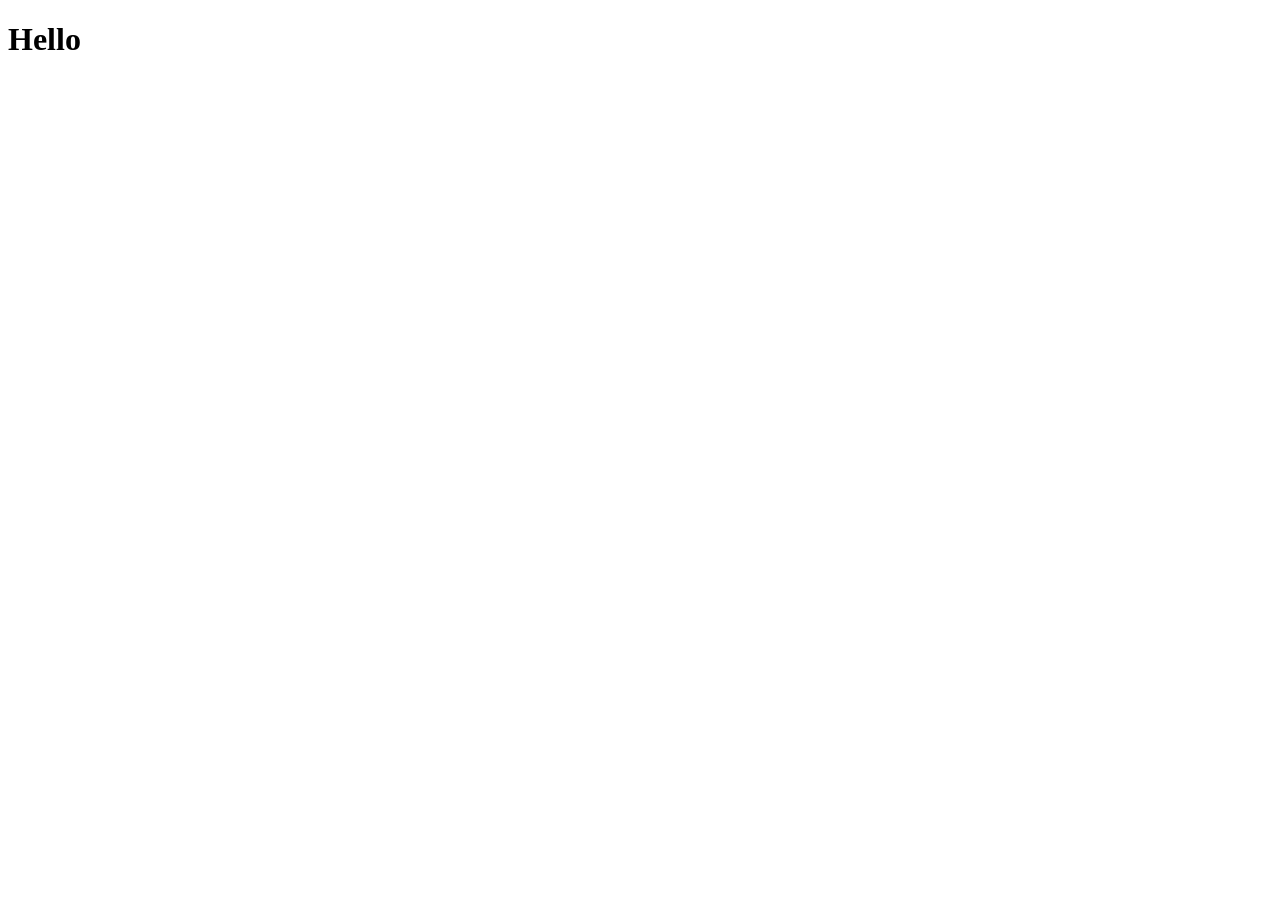
==== index.html @ 8cb9d3eb "Initial commit" ====
<!DOCTYPE html>
<html lang="en">
<head>
    <meta charset="UTF-8">
    <meta name="viewport" content="width=device-width, initial-scale=1.0">
    <title>Portfolio Main Page</title>
</head>
<body>
    <h1>Hello</h1>
</body>
</html>
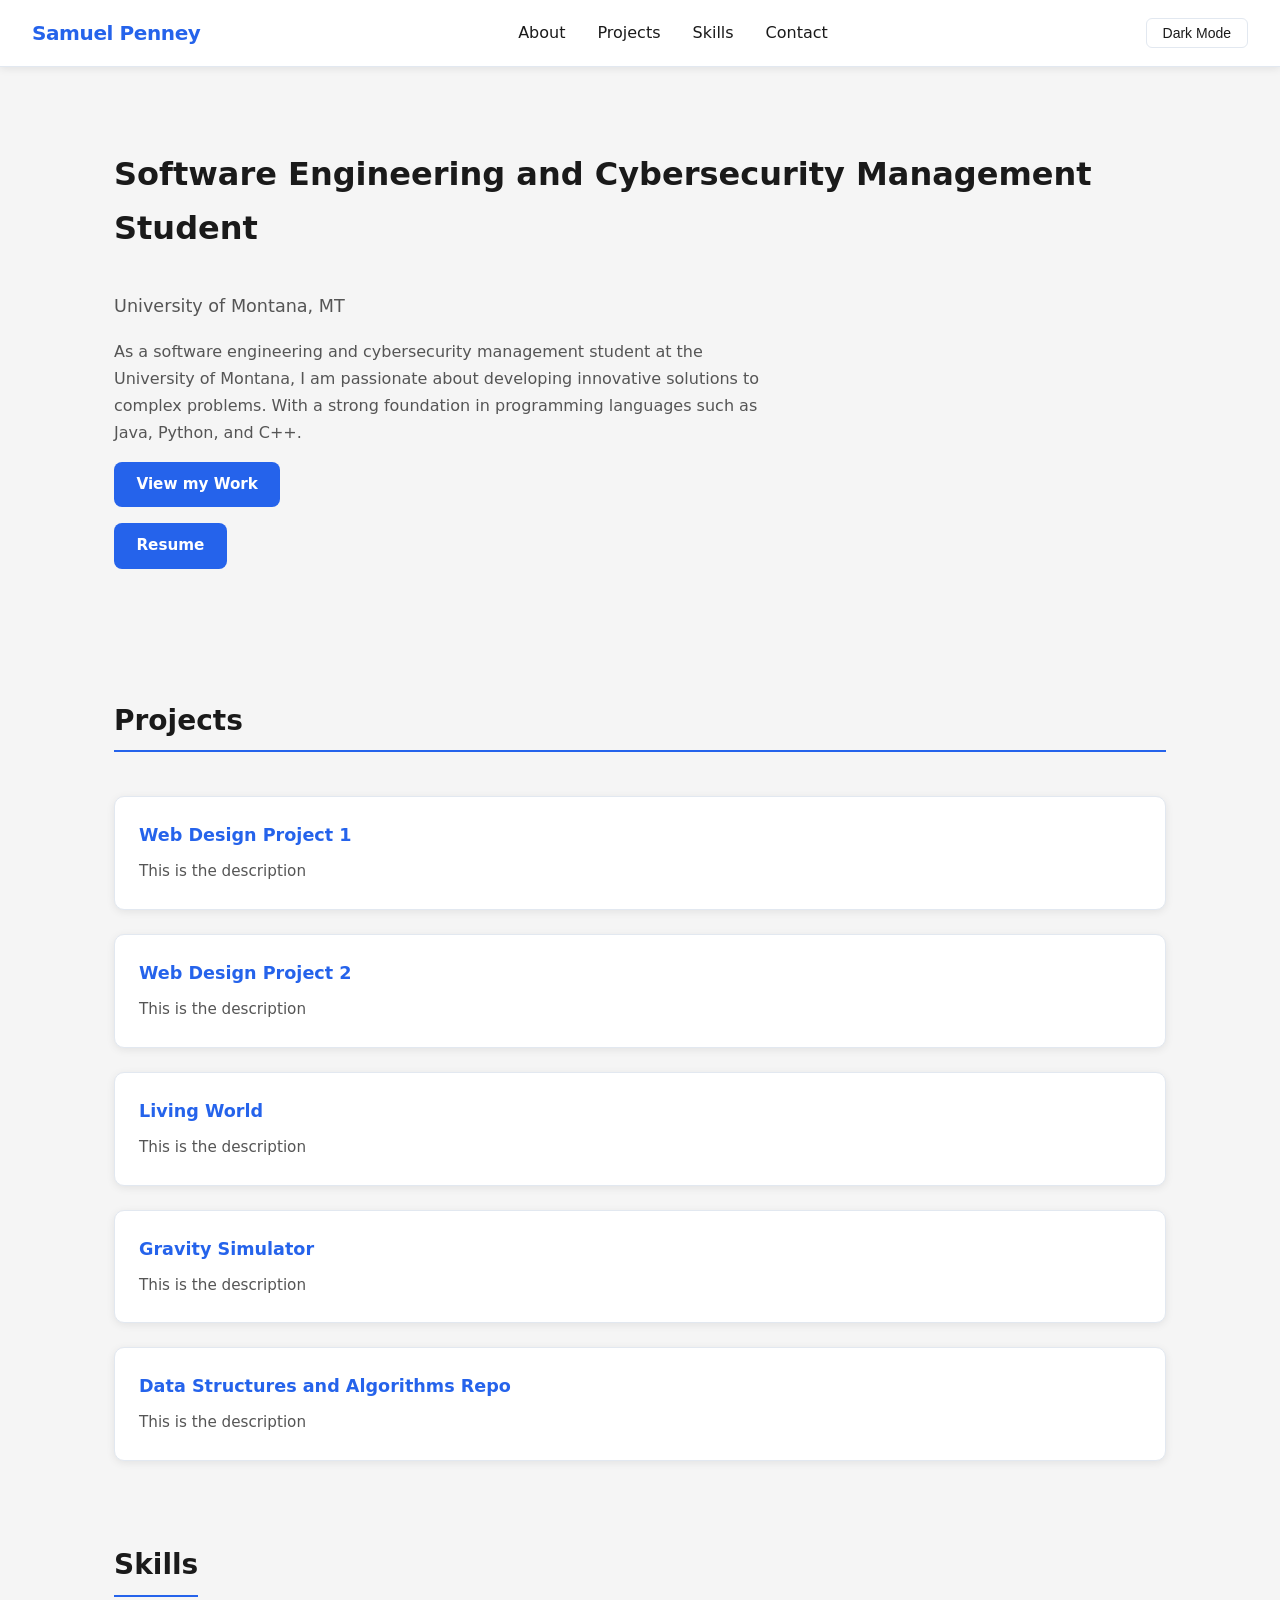
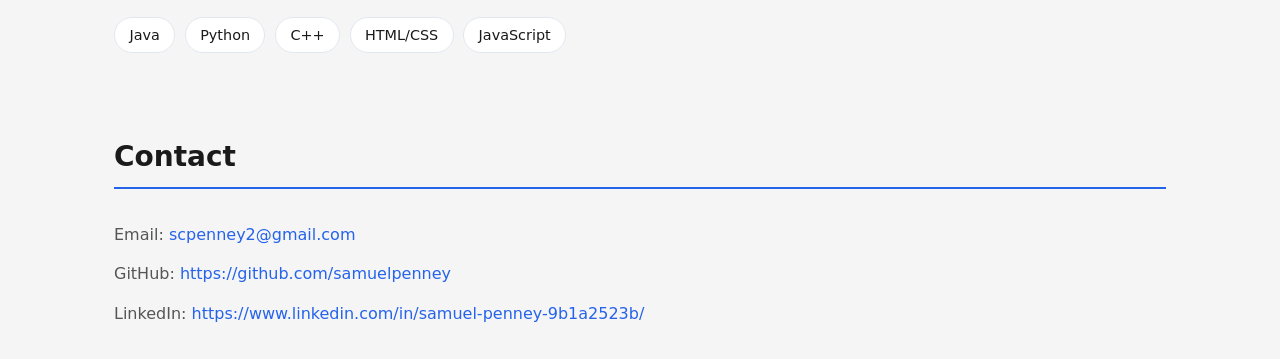
==== commit e7ca185e: "Added everything" ====
--- a/index.html
+++ b/index.html
@@ -1,11 +1,115 @@
-<!DOCTYPE html>
+<!doctype html>
 <html lang="en">
-<head>
-    <meta charset="UTF-8">
-    <meta name="viewport" content="width=device-width, initial-scale=1.0">
+  <head>
+    <meta charset="UTF-8" />
+    <meta name="viewport" content="width=device-width, initial-scale=1.0" />
     <title>Portfolio Main Page</title>
-</head>
-<body>
-    <h1>Hello</h1>
-</body>
-</html>+    <link rel="stylesheet" href="./styles/styles.css" />
+  </head>
+  <body>
+    <header id="page-header" class="page-header">
+      <a href="index.html" class="logo">
+        <span>Samuel Penney</span>
+      </a>
+      <nav class="prim-nav">
+        <ul class="prim-link-list">
+          <li><a href="#about" class="prim-link">About</a></li>
+          <li><a href="#projects" class="prim-link">Projects</a></li>
+          <li><a href="#skills" class="prim-link">Skills</a></li>
+          <li><a href="#contact" class="prim-link">Contact</a></li>
+        </ul>
+      </nav>
+      <button id="theme-toggle" type="button">Dark Mode</button>
+    </header>
+    <main id="main-content">
+      <section id="about">
+        <h2>Software Engineering and Cybersecurity Management Student</h2>
+        <h3>University of Montana, MT</h3>
+        <p>
+          As a software engineering and cybersecurity management student at the
+          University of Montana, I am passionate about developing innovative
+          solutions to complex problems. With a strong foundation in programming
+          languages such as Java, Python, and C++.
+        </p>
+        <a href="#projects" class="button">View my Work</a>
+        <a href="resume.html" class="button">Resume</a>
+      </section>
+      <section id="projects">
+        <h2>Projects</h2>
+        <section id="project-card">
+          <a href="https://github.com/samuelpenney" class="project-title">
+            <h3>Web Design Project 1</h3>
+          </a>
+          <section class="project-desc">
+            <p>This is the description</p>
+          </section>
+        </section>
+        <section id="project-card">
+          <a href="https://github.com/samuelpenney" class="project-title">
+            <h3>Web Design Project 2</h3>
+          </a>
+          <section class="project-desc">
+            <p>This is the description</p>
+          </section>
+        </section>
+        <section id="project-card">
+          <a href="https://github.com/samuelpenney" class="project-title">
+            <h3>Living World</h3>
+          </a>
+          <section class="project-desc">
+            <p>This is the description</p>
+          </section>
+        </section>
+        <section id="project-card">
+          <a href="https://github.com/samuelpenney" class="project-title">
+            <h3>Gravity Simulator</h3>
+          </a>
+          <section class="project-desc">
+            <p>This is the description</p>
+          </section>
+        </section>
+        <section id="project-card">
+          <a href="https://github.com/samuelpenney" class="project-title">
+            <h3>Data Structures and Algorithms Repo</h3>
+          </a>
+          <section class="project-desc">
+            <p>This is the description</p>
+          </section>
+        </section>
+      </section>
+      <section id="skills">
+        <h2>Skills</h2>
+        <section id="skills-list">
+          <ul>
+            <li>Java</li>
+            <li>Python</li>
+            <li>C++</li>
+            <li>HTML/CSS</li>
+            <li>JavaScript</li>
+          </ul>
+        </section>
+      </section>
+      <section id="contact">
+        <h2>Contact</h2>
+        <p>
+          Email: <a href="mailto:scpenney2@gmail.com">scpenney2@gmail.com</a>
+        </p>
+        <p>
+          GitHub:
+          <a href="https://github.com/samuelpenney" target="_blank"
+            >https://github.com/samuelpenney</a
+          >
+        </p>
+        <p>
+          LinkedIn:
+          <a
+            href="https://www.linkedin.com/in/samuel-penney-9b1a2523b/"
+            target="_blank"
+            >https://www.linkedin.com/in/samuel-penney-9b1a2523b/</a
+          >
+        </p>
+      </section>
+    </main>
+    <script src="./scripts/theme.js"></script>
+  </body>
+</html>
--- a/styles/styles.css
+++ b/styles/styles.css
@@ -0,0 +1,283 @@
+/* ── Reset & Base ────────────────────────────────────────────── */
+*,
+*::before,
+*::after {
+  box-sizing: border-box;
+  margin: 0;
+  padding: 0;
+}
+
+:root {
+  --bg: #f5f5f5;
+  --surface: #ffffff;
+  --text: #1a1a1a;
+  --text-muted: #555555;
+  --accent: #2563eb;
+  --accent-hover: #1d4ed8;
+  --border: #e2e8f0;
+  --header-bg: #ffffff;
+  --card-bg: #ffffff;
+  --shadow: 0 2px 8px rgba(0, 0, 0, 0.08);
+}
+
+body {
+  font-family: "Segoe UI", system-ui, sans-serif;
+  background-color: var(--bg);
+  color: var(--text);
+  line-height: 1.7;
+}
+
+/* ── Dark Mode ───────────────────────────────────────────────── */
+body.dark {
+  --bg: #0f172a;
+  --surface: #1e293b;
+  --text: #e2e8f0;
+  --text-muted: #94a3b8;
+  --accent: #60a5fa;
+  --accent-hover: #93c5fd;
+  --border: #334155;
+  --header-bg: #1e293b;
+  --card-bg: #1e293b;
+  --shadow: 0 2px 8px rgba(0, 0, 0, 0.4);
+}
+
+/* ── Header ──────────────────────────────────────────────────── */
+.page-header {
+  position: sticky;
+  top: 0;
+  z-index: 100;
+  display: flex;
+  align-items: center;
+  justify-content: space-between;
+  flex-wrap: wrap;
+  gap: 0.75rem;
+  padding: 1rem 2rem;
+  background-color: var(--header-bg);
+  border-bottom: 1px solid var(--border);
+  box-shadow: var(--shadow);
+}
+
+.logo {
+  text-decoration: none;
+  font-size: 1.25rem;
+  font-weight: 700;
+  color: var(--accent);
+  letter-spacing: -0.02em;
+}
+
+/* ── Primary Nav ─────────────────────────────────────────────── */
+.prim-nav {
+  flex: 1;
+  display: flex;
+  justify-content: center;
+}
+
+.prim-link-list {
+  display: flex;
+  gap: 2rem;
+  list-style: none;
+}
+
+.prim-link {
+  text-decoration: none;
+  color: var(--text);
+  font-weight: 500;
+  transition: color 0.2s;
+}
+
+.prim-link:hover {
+  color: var(--accent);
+}
+
+/* ── Theme Toggle Button ─────────────────────────────────────── */
+#theme-toggle {
+  padding: 0.4rem 1rem;
+  border: 1px solid var(--border);
+  border-radius: 6px;
+  background-color: transparent;
+  color: var(--text);
+  cursor: pointer;
+  font-size: 0.875rem;
+  font-weight: 500;
+  transition:
+    background-color 0.2s,
+    color 0.2s;
+}
+
+#theme-toggle:hover {
+  background-color: var(--accent);
+  color: #fff;
+  border-color: var(--accent);
+}
+
+/* ── Main Content ────────────────────────────────────────────── */
+#main-content {
+  max-width: 1100px;
+  margin: 0 auto;
+  padding: 2rem 1.5rem;
+  display: flex;
+  flex-direction: column;
+  gap: 5rem;
+}
+
+/* ── Section Headings ────────────────────────────────────────── */
+section > h2 {
+  font-size: 1.75rem;
+  font-weight: 700;
+  margin-bottom: 1.25rem;
+  color: var(--text);
+  border-bottom: 2px solid var(--accent);
+  padding-bottom: 0.4rem;
+  display: inline-block;
+}
+
+/* ── About / Hero Section ────────────────────────────────────── */
+#about {
+  display: flex;
+  flex-direction: column;
+  gap: 1rem;
+  padding: 3rem 0;
+}
+
+#about h2 {
+  font-size: 2rem;
+  border: none;
+  padding: 0;
+}
+
+#about h3 {
+  color: var(--text-muted);
+  font-size: 1.1rem;
+  font-weight: 400;
+}
+
+#about p {
+  max-width: 65ch;
+  color: var(--text-muted);
+}
+
+#about .button {
+  align-self: flex-start;
+}
+
+/* ── Buttons ─────────────────────────────────────────────────── */
+.button {
+  display: inline-block;
+  padding: 0.6rem 1.4rem;
+  border-radius: 8px;
+  background-color: var(--accent);
+  color: #fff;
+  text-decoration: none;
+  font-weight: 600;
+  font-size: 0.95rem;
+  transition:
+    background-color 0.2s,
+    transform 0.1s;
+  margin-right: 0.75rem;
+}
+
+.button:hover {
+  background-color: var(--accent-hover);
+  transform: translateY(-1px);
+}
+
+/* ── Projects Grid ───────────────────────────────────────────── */
+#projects {
+  display: flex;
+  flex-direction: column;
+  gap: 1.5rem;
+}
+
+#project-card {
+  background-color: var(--card-bg);
+  border: 1px solid var(--border);
+  border-radius: 10px;
+  padding: 1.5rem;
+  box-shadow: var(--shadow);
+  transition:
+    transform 0.2s,
+    box-shadow 0.2s;
+  display: grid;
+  grid-template-columns: 1fr;
+  gap: 0.5rem;
+}
+
+#project-card:hover {
+  transform: translateY(-3px);
+  box-shadow: 0 6px 20px rgba(0, 0, 0, 0.12);
+}
+
+.project-title {
+  text-decoration: none;
+  color: var(--accent);
+  font-weight: 600;
+}
+
+.project-title h3 {
+  font-size: 1.1rem;
+}
+
+.project-title:hover h3 {
+  text-decoration: underline;
+}
+
+.project-desc p {
+  color: var(--text-muted);
+  font-size: 0.95rem;
+}
+
+/* ── Skills ──────────────────────────────────────────────────── */
+#skills-list ul {
+  display: flex;
+  flex-wrap: wrap;
+  gap: 0.6rem;
+  list-style: none;
+}
+
+#skills-list li {
+  background-color: var(--surface);
+  border: 1px solid var(--border);
+  border-radius: 20px;
+  padding: 0.3rem 0.9rem;
+  font-size: 0.9rem;
+  font-weight: 500;
+  color: var(--text);
+}
+
+/* ── Contact ─────────────────────────────────────────────────── */
+#contact {
+  display: flex;
+  flex-direction: column;
+  gap: 0.75rem;
+}
+
+#contact p {
+  color: var(--text-muted);
+}
+
+#contact a {
+  color: var(--accent);
+  text-decoration: none;
+}
+
+#contact a:hover {
+  text-decoration: underline;
+}
+
+/* ── Responsive ──────────────────────────────────────────────── */
+@media (max-width: 640px) {
+  .page-header {
+    flex-direction: column;
+    align-items: flex-start;
+    padding: 1rem;
+  }
+
+  .prim-link-list {
+    gap: 1rem;
+    flex-wrap: wrap;
+  }
+
+  #about h2 {
+    font-size: 1.5rem;
+  }
+}
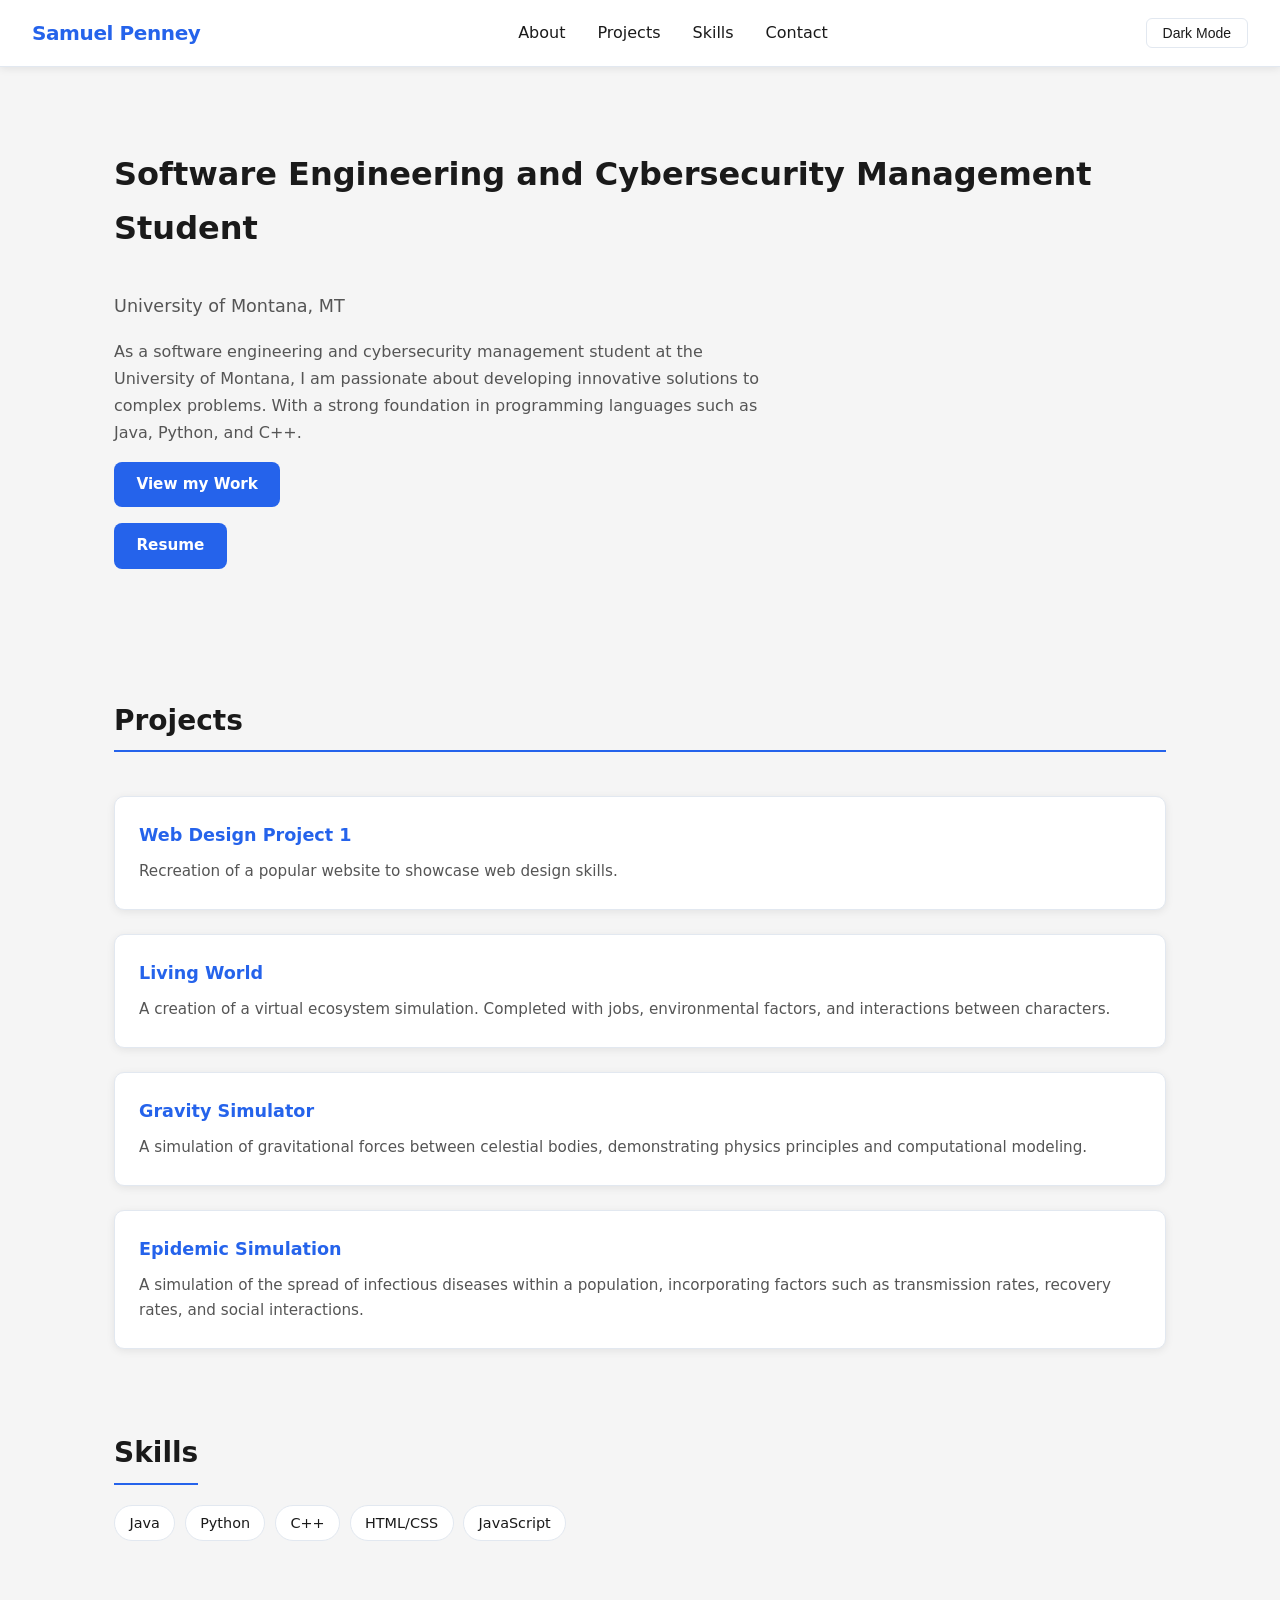
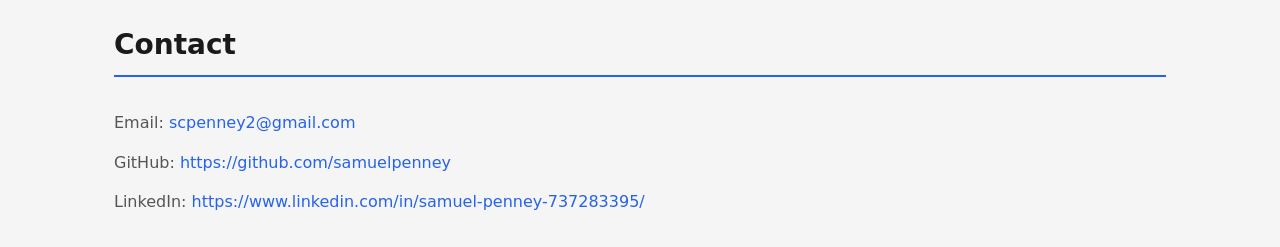
==== commit 667ce3e1: "Made some changes" ====
--- a/index.html
+++ b/index.html
@@ -37,43 +37,35 @@
       <section id="projects">
         <h2>Projects</h2>
         <section id="project-card">
-          <a href="https://github.com/samuelpenney" class="project-title">
+          <a href="https://github.com/samuelpenney/penney-csci181-p1" class="project-title">
             <h3>Web Design Project 1</h3>
           </a>
           <section class="project-desc">
-            <p>This is the description</p>
+            <p>Recreation of a popular website to showcase web design skills.</p>
           </section>
         </section>
         <section id="project-card">
-          <a href="https://github.com/samuelpenney" class="project-title">
-            <h3>Web Design Project 2</h3>
+          <a href="https://github.com/samuelpenney/LivingWorld" class="project-title">
+            <h3>Living World</h3>
           </a>
           <section class="project-desc">
-            <p>This is the description</p>
+            <p>A creation of a virtual ecosystem simulation. Completed with jobs, environmental factors, and interactions between characters.</p>
           </section>
         </section>
         <section id="project-card">
-          <a href="https://github.com/samuelpenney" class="project-title">
-            <h3>Living World</h3>
+          <a href="https://github.com/samuelpenney/GravitySim" class="project-title">
+            <h3>Gravity Simulator</h3>
           </a>
           <section class="project-desc">
-            <p>This is the description</p>
+            <p>A simulation of gravitational forces between celestial bodies, demonstrating physics principles and computational modeling.</p>
           </section>
         </section>
         <section id="project-card">
-          <a href="https://github.com/samuelpenney" class="project-title">
-            <h3>Gravity Simulator</h3>
+          <a href="https://github.com/samuelpenney/PandemicSim" class="project-title">
+            <h3>Epidemic Simulation</h3>
           </a>
           <section class="project-desc">
-            <p>This is the description</p>
-          </section>
-        </section>
-        <section id="project-card">
-          <a href="https://github.com/samuelpenney" class="project-title">
-            <h3>Data Structures and Algorithms Repo</h3>
-          </a>
-          <section class="project-desc">
-            <p>This is the description</p>
+            <p>A simulation of the spread of infectious diseases within a population, incorporating factors such as transmission rates, recovery rates, and social interactions.</p>
           </section>
         </section>
       </section>
@@ -92,21 +84,16 @@
       <section id="contact">
         <h2>Contact</h2>
         <p>
-          Email: <a href="mailto:scpenney2@gmail.com">scpenney2@gmail.com</a>
+          Email: 
+          <a href="mailto:scpenney2@gmail.com">scpenney2@gmail.com</a>
         </p>
         <p>
           GitHub:
-          <a href="https://github.com/samuelpenney" target="_blank"
-            >https://github.com/samuelpenney</a
-          >
+          <a href="https://github.com/samuelpenney" target="_blank">https://github.com/samuelpenney</a>
         </p>
         <p>
           LinkedIn:
-          <a
-            href="https://www.linkedin.com/in/samuel-penney-9b1a2523b/"
-            target="_blank"
-            >https://www.linkedin.com/in/samuel-penney-9b1a2523b/</a
-          >
+          <a href="https://www.linkedin.com/in/samuel-penney-737283395/" target="_blank">https://www.linkedin.com/in/samuel-penney-737283395/</a>
         </p>
       </section>
     </main>
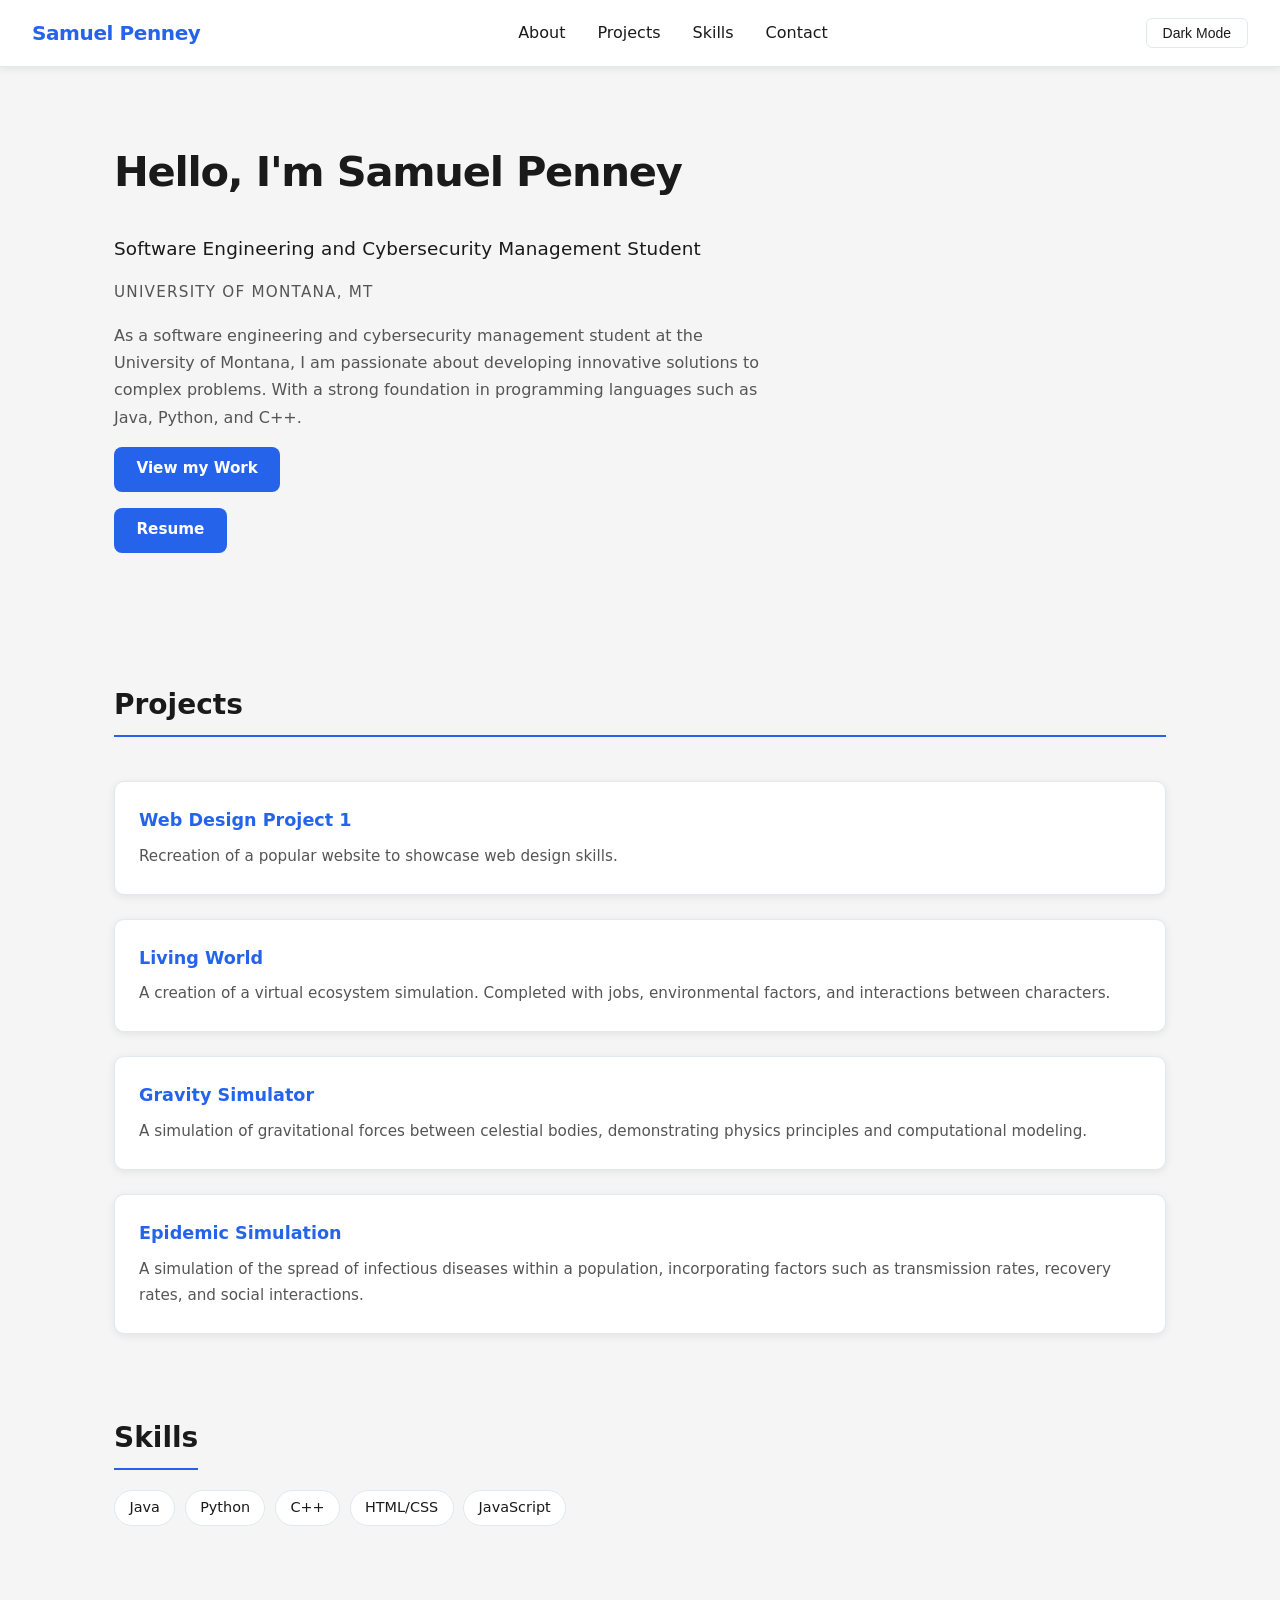
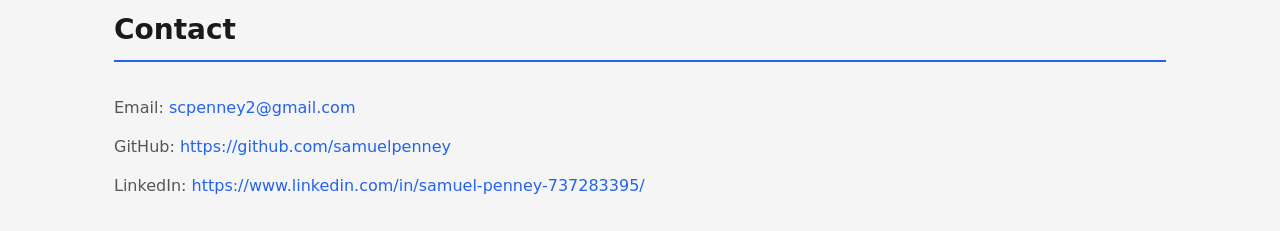
==== commit 7d8ad816: "Made some more adjustments" ====
--- a/index.html
+++ b/index.html
@@ -23,8 +23,9 @@
     </header>
     <main id="main-content">
       <section id="about">
-        <h2>Software Engineering and Cybersecurity Management Student</h2>
-        <h3>University of Montana, MT</h3>
+        <h2>Hello, I'm Samuel Penney</h2>
+        <h3>Software Engineering and Cybersecurity Management Student</h3>
+        <h4>University of Montana, MT</h4>
         <p>
           As a software engineering and cybersecurity management student at the
           University of Montana, I am passionate about developing innovative
--- a/styles/styles.css
+++ b/styles/styles.css
@@ -1,4 +1,5 @@
-/* ── Reset & Base ────────────────────────────────────────────── */
+@import url("https://fonts.googleapis.com/css2?family=JetBrains+Mono:ital,wght@0,100..800;1,100..800&display=swap");
+
 *,
 *::before,
 *::after {
@@ -27,7 +28,6 @@
   line-height: 1.7;
 }
 
-/* ── Dark Mode ───────────────────────────────────────────────── */
 body.dark {
   --bg: #0f172a;
   --surface: #1e293b;
@@ -41,7 +41,6 @@
   --shadow: 0 2px 8px rgba(0, 0, 0, 0.4);
 }
 
-/* ── Header ──────────────────────────────────────────────────── */
 .page-header {
   position: sticky;
   top: 0;
@@ -65,7 +64,6 @@
   letter-spacing: -0.02em;
 }
 
-/* ── Primary Nav ─────────────────────────────────────────────── */
 .prim-nav {
   flex: 1;
   display: flex;
@@ -89,7 +87,6 @@
   color: var(--accent);
 }
 
-/* ── Theme Toggle Button ─────────────────────────────────────── */
 #theme-toggle {
   padding: 0.4rem 1rem;
   border: 1px solid var(--border);
@@ -110,7 +107,6 @@
   border-color: var(--accent);
 }
 
-/* ── Main Content ────────────────────────────────────────────── */
 #main-content {
   max-width: 1100px;
   margin: 0 auto;
@@ -120,7 +116,6 @@
   gap: 5rem;
 }
 
-/* ── Section Headings ────────────────────────────────────────── */
 section > h2 {
   font-size: 1.75rem;
   font-weight: 700;
@@ -131,7 +126,6 @@
   display: inline-block;
 }
 
-/* ── About / Hero Section ────────────────────────────────────── */
 #about {
   display: flex;
   flex-direction: column;
@@ -140,15 +134,28 @@
 }
 
 #about h2 {
-  font-size: 2rem;
+  font-size: 2.6rem;
+  font-weight: 800;
   border: none;
   padding: 0;
+  line-height: 1.2;
+  letter-spacing: -0.03em;
+  
 }
 
 #about h3 {
+  color: var(--text);
+  font-size: 1.15rem;
+  font-weight: 500;
+  letter-spacing: 0.01em;
+}
+
+#about h4 {
   color: var(--text-muted);
-  font-size: 1.1rem;
+  font-size: 0.95rem;
   font-weight: 400;
+  text-transform: uppercase;
+  letter-spacing: 0.08em;
 }
 
 #about p {
@@ -160,7 +167,6 @@
   align-self: flex-start;
 }
 
-/* ── Buttons ─────────────────────────────────────────────────── */
 .button {
   display: inline-block;
   padding: 0.6rem 1.4rem;
@@ -181,7 +187,31 @@
   transform: translateY(-1px);
 }
 
-/* ── Projects Grid ───────────────────────────────────────────── */
+.pdf-download {
+  display: flex;
+  justify-content: center;
+  padding-bottom: 2rem;
+}
+
+.pdf-link-button {
+  display: inline-block;
+  padding: 0.6rem 1.4rem;
+  border-radius: 8px;
+  background-color: var(--accent);
+  color: #fff;
+  text-decoration: none;
+  font-weight: 600;
+  font-size: 0.95rem;
+  transition:
+    background-color 0.2s,
+    transform 0.1s;
+}
+
+.pdf-link-button:hover {
+  background-color: var(--accent-hover);
+  transform: translateY(-1px);
+}
+
 #projects {
   display: flex;
   flex-direction: column;
@@ -226,7 +256,6 @@
   font-size: 0.95rem;
 }
 
-/* ── Skills ──────────────────────────────────────────────────── */
 #skills-list ul {
   display: flex;
   flex-wrap: wrap;
@@ -244,7 +273,6 @@
   color: var(--text);
 }
 
-/* ── Contact ─────────────────────────────────────────────────── */
 #contact {
   display: flex;
   flex-direction: column;
@@ -264,7 +292,6 @@
   text-decoration: underline;
 }
 
-/* ── Responsive ──────────────────────────────────────────────── */
 @media (max-width: 640px) {
   .page-header {
     flex-direction: column;
